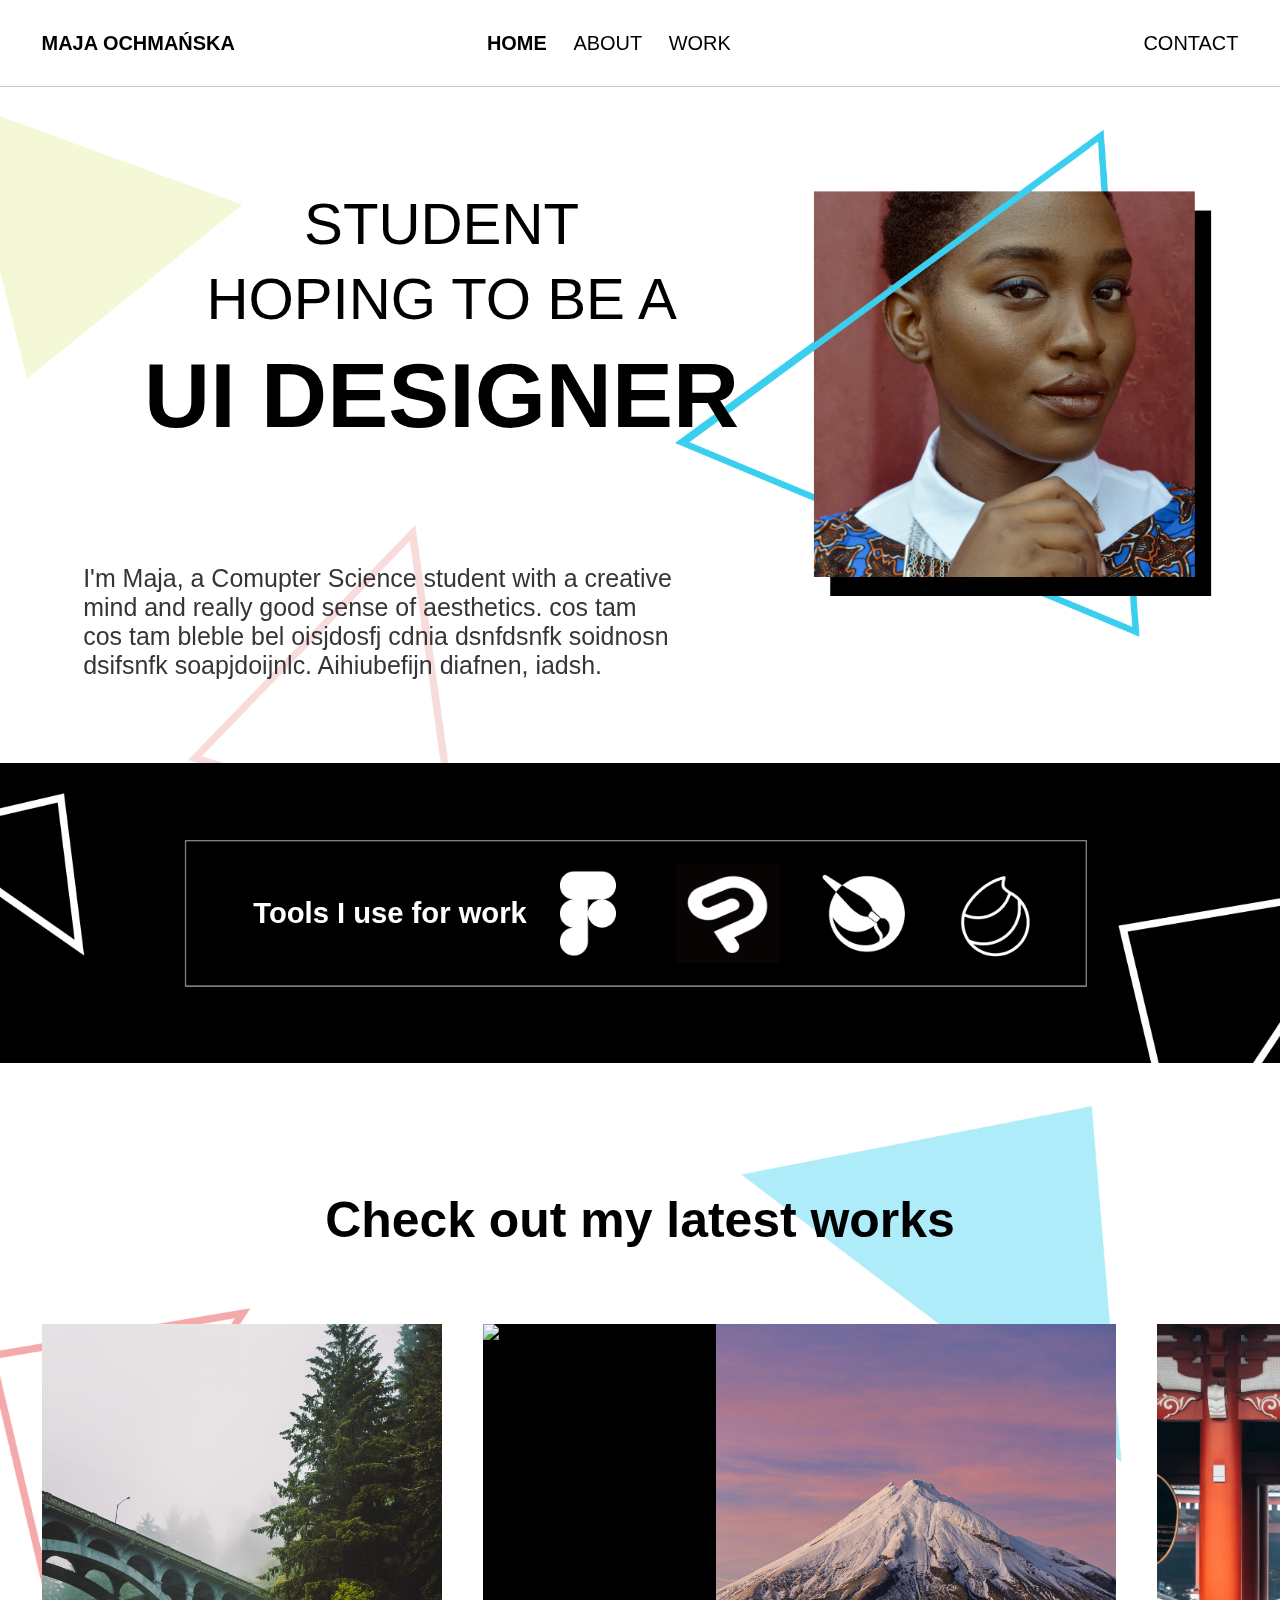
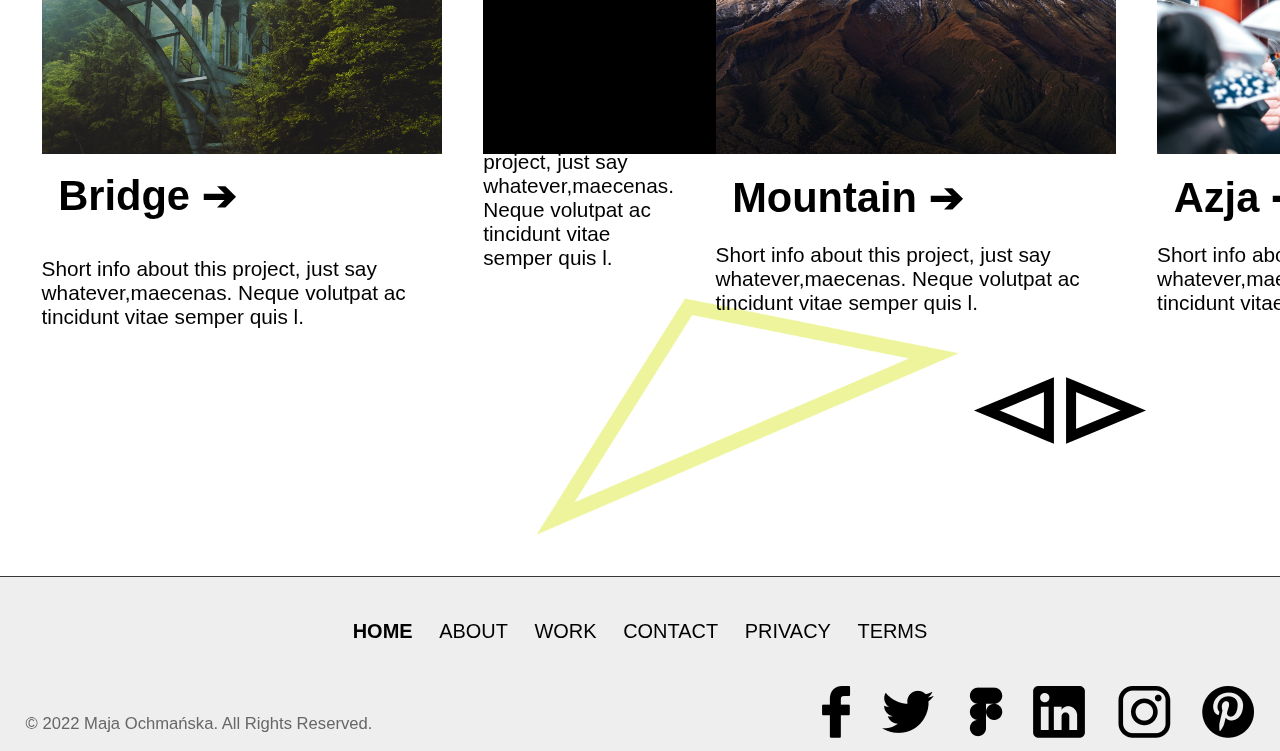
==== index.html @ e78dc39c "change of name" ====
<!DOCTYPE html>
<html lang="en">
<head>
    <meta charset="UTF-8">
    <meta http-equiv="X-UA-Compatible" content="IE=edge">
    <meta name="viewport" content="width=device-width, initial-scale=1.0">
    <link rel="stylesheet" href="home.css">
    <link href="https://fonts.google.com/specimen/Ubuntu?query=ubuntu" rel="stylesheet">
    <title>Home Page</title>
</head>
<body>
    <nav>
        <a href="#home" class="navSides">Maja Ochmańska</a>
        <ul class="cent">
            <div class="mid"><li id="home"><a href="#home">Home</a></li>
            <!-- <div class="pnt"><img src="photos/tr.svg" alt="pointer"></div> -->
            <li><a href="#about" id="about">About</a></li>
            <li><a href="#work">Work</a></li>
        </div>
            <li><a href="#contact" class="navSides" id="contact">Contact</a></li>
        </ul>
        
        
    </nav>
    <header>
        <h1 class="flex start">STUDENT <h1 class="flex start">HOPING TO BE A</h1></h1>
        <h2 class="flex start">UI DESIGNER</h2>
        <p>I'm Maja, a Comupter Science student with a creative mind and really good sense of aesthetics. cos tam cos tam bleble bel oisjdosfj cdnia dsnfdsnfk soidnosn dsifsnfk soapjdoijnlc. Aihiubefijn diafnen, iadsh.</p> 
    </header>
    <main>    
        <div class="tools">
            <h3>Tools I use for work</h3>
            <img src="photos/logos.png" alt="figma, clippaint, krita,medibang" width="500px">
        </div>            
        <h3 id="check">Check out my latest works</h3>
        <works>
            <one>
                <img src="photos/bridge.jpg" alt="Bridge" height="430px" width="400px">
                <div class="black"></div>
                <a href="bridgePage"><h5>Bridge ➔</h5></a>
                <p>Short info about this project, just say whatever,maecenas. Neque volutpat ac tincidunt vitae semper quis l.</p>
            </one> 
            <two>
                <img src="photos/boy.jpg" alt="Boy in a forest" height="430px" width="400px">
                <div class="black"></div>
                <a href="boyPage"><h5>Boy ➔</h5></a>
                <p>Short info about this project, just say whatever,maecenas. Neque volutpat ac tincidunt vitae semper quis l.</p>
            </two>
            <three>
                <img src="photos/mount.jpg" alt="Mountain" height="430px" width="400px">
                <div class="black"></div>
                <a href="MountainPage"><h5>Mountain ➔</h5></a>
                <p>Short info about this project, just say whatever,maecenas. Neque volutpat ac tincidunt vitae semper quis l.</p>
            </three>
            <four>
                <img src="photos/asia.jpg" alt="Azja" height="430px" width="400px">
                <div class="black"></div>
                <a href="AsiaPage"><h5>Azja ➔</h5></a>
                <p>Short info about this project, just say whatever,maecenas. Neque volutpat ac tincidunt vitae semper quis l.</p>
            </four>
        </works>
        <scroll>
            <button aria-label="Previous" id="back">
            <img src="photos/back.svg" alt="arrow - Previous" />
            </button>
            <button aria-label="Next" id="next">
            <img src="photos/next.svg" alt="arrow - Next" />
            </button>
       </scroll>
    </main>
    <footer>
        <nav class="footernav">  <ul class="options">
            <li><a href="/"><strong>Home</strong></a></li>
            <li><a href="/about">About</a></li>
            <li><a href="/work">Work</a></li>
            <li><a href="/contact">Contact</a></li>
            <li><a href="/privacy">Privacy</a></li>
            <li><a href="/terms">Terms</a></li>
        </ul>
    </nav>
        <div class="base">
            <p>© 2022 Maja Ochmańska. All Rights Reserved.</p>
            <img src="photos/socialMedia.png" alt="social media">
        </div>
    </footer>
</body>
</html>
---- home.css ----
html{
  font-size: 62.5%;
}
body {
    font-family: sans-serif;
    margin: 0;
    background-image: url('photos/bg.png');
    background-size: contain;
    background-repeat: repeat-y;
}
nav {
    background-color: rgba(255,255,255,0.65);
    z-index: 10;
    display: flex;
    justify-content: space-between;
    align-items: center;
    position: -webkit-sticky;
    position: sticky;
    top: 0;
    backdrop-filter: blur(20px);        
    font-weight: 400;
    font-size: 2.4rem;
    text-transform: uppercase;  
    overflow: hidden;
    border-bottom: solid 0.1rem #CACACA;
}

ul{
  list-style-type: none;
  justify-content: center;
  padding: 0;
}
 
.cent{
  display: flex;
  width: 63%;
  text-align: center;  
  justify-content: space-between;
  align-items: center;
  font-weight: 400;
}

#home{
  font-weight: 700;
  /* position: relative; */
}
 /* nav img{
  position: absolute;
 } */

li {
  float: left;
}
  
li a {
  display: inline-block;
  color:black;
  text-align: center;
  padding: 1.4rem 1.6rem;
  text-decoration: none;
}
.navSides{
  color:black;
  text-align: center;
  text-decoration: none;
  font-weight: 700;
  padding-left: 5rem;
  padding-right: 5rem;
}
#contact{
  font-weight: 400;
}

h1{
  font-size: 7rem;
  font-weight: 400;
  text-align: center;
}

h2{
  font-size: 11rem;
  font-weight: 700;
  text-align: center;
}

header {
  background-image: url('photos/Photo.png');
  background-size: 80rem;
  background-repeat: no-repeat;
  background-position: right;
  margin-left: 5rem;
  margin-right: 5rem;
  align-items: center;
}

header p{
  font-size: 3rem;
  font-weight: 300;
  color: #353535;  
  max-width: 50%;
  padding-top: 10rem;
  padding-left: 5rem;
}
h1:first-of-type{
  padding-top: 10.5rem;
}
h1:nth-of-type(2){
  padding-top: 2rem;
}

.start{
  line-height: 20px;
  width: 800px;
}
.flex{
  justify-content: space-around;
  display: flex;
  flex-flow: row;
}

.tools {
  background-image: url(photos/bgtools.png);
  background-repeat: no-repeat;
  background-position: center;
  background-size: cover;
  max-height: 500px;
  min-height: 300px;
  width: auto;
  margin-top: 10rem;
  justify-content: center;
  align-items: center;
  display: flex;    
  font-weight: 500;
  font-size: 3rem; 
  color: white;
  width: auto;
}

.tools h3{
  padding: 2rem;
}

works{
  display: flex;
  column-gap: 5rem;
  overflow-x: scroll;
  padding-top: 3rem;
  padding-left: 5rem;
}
works img{ 
  min-height: 50%;
  min-height: 50%; 
  object-fit: cover;
  overflow: hidden;
  transition: transform 0.30s;
}

works > *{
  position: relative;
}
one{
  display: flex;
  flex-direction: column;
  column-gap: 1rem;
}

works p{
  flex-wrap: wrap;
  max-width: 400px;
  font-size: 2.5rem;
  font-weight: 400;
}
.black{
  height: 430px;
  width: 400px;
  position: absolute;
  background-color: black;
  top: 0;
  z-index: -1;
}

#check{
  margin-top: 10%;
  font-size: 6rem;
  text-align: center;
}
 works img:hover{
  box-sizing: border-box;
  border-bottom: white 0.3rem solid;
  border-right: white 0.3rem solid; 
  transform: translate(-1rem, -3.5ex);
 }

works a:link{
  font-size: 1rem;
  font-weight: 500;
  text-decoration: none;
  color: black;
 }

works h5{
  font-size: 5rem;
  margin: 2rem;
}

footer {
  background-color: #EEEEEE;
  display: flex;
  flex-direction: column;
  justify-content: space-between;     
  font-weight: 400;
  font-size: 2.4rem;
  overflow: hidden;
  border-top: solid 0.1rem #353535;
}

.footernav{
  display: flex;
  justify-content: center;
  background-color: transparent;
  border: 0;
}

.options li {
float: inline-start;
}

.options {
display: inline-block;
color:black;
text-align: center;
padding: 1.4rem 1.6rem;
text-decoration: none;
text-transform: uppercase;
list-style-type: none;
justify-content: center;  
}

.base{
  color: #676767;
  font-size: 2rem;
  display: flex;
  flex-direction: row;
  justify-content: space-between;
  align-items: flex-end;
  align-content: space-between;
  margin-left: 2%;
  margin-right: 2%;
}

.base img{
  margin-bottom: 1%;
}

.base p{
  color: #676767;
  font-size: 2rem;
  font-weight: 300;
}

button{
  border: 0ch;
  background-color: rgba(255,255,255,0);
}
#back:hover{
  background-image: url(photos/backHover.svg);
  background-repeat: no-repeat;
  background-position: center;
  background-size: 75%;
}
#next:hover{
  background-image: url(photos/nextHover.svg);
  background-repeat: no-repeat;
  background-position: center;
  background-size: 75%;
}
scroll{
  display: flex;
  flex-direction: row;
  justify-content: right;
  margin-right: 10%;
  margin-top: 2%;
  margin-bottom: 10%;
}

@media (max-width: 1372px) and (orientation: landscape){
  html{
    font-size: 52%;
  }
}

@media (max-width: 1221px) and (orientation: landscape){
  html{
    font-size: 36.45%;
  }
  header{
    background-size: 66%;
  }
}

@media (max-width: 1042px) and (orientation: landscape){
html{
  font-size: 36.45%;
}
h1{
  text-align: left;
}

h2{
  text-align: left;
}

header {
  background-size: 50%;
  background-position: right;
  margin-left: 2rem;
  margin-right: 10rem;
}
.flex{
  justify-content: left;
}

header p{
  padding-top: 5rem;
  padding-left: 2rem;
}
h1:first-of-type{
  padding-top: 5rem;
}
h1:nth-of-type(2){
  padding-top: 1rem;
}
scroll img{
  height: 80%;
  width: 80%;
  padding: 0;
}
#back:hover{
  background-size: 50%;
}
#next:hover{
  background-size: 50%;
}
.tools {
  background-size: cover;
  max-height: 400px;
  min-height: 200px;   
}
.tools img{
  height: 40%;
  width: 40%;
}
}@media (max-width: 674px) and (orientation: landscape){
  html{
    font-size: 30%;
  }
  works img{ 
    height: 300px;
    width: 280px;
  }
  .black{
    height: 300px;
    width: 280px;
  }
}

@media (max-width: 895px) and (orientation: portrait){
  html{
    font-size: 40%;
  }
  header {
    background-size: 50%;
    background-position-y: 25rem;
    margin-left: 2rem;
    margin-right: 10rem;
  }
  .flex{
    justify-content: left;
  }
  
  header p{
    padding-top: 5rem;
    padding-left: 2rem;
  }
  h1:first-of-type{
    padding-top: 5rem;
  }
  h1:nth-of-type(2){
    padding-top: 1rem;
  }
  scroll img{
    height: 80%;
    width: 80%;
    padding: 0;
  }
  #back:hover{
    background-size: 50%;
  }
  #next:hover{
    background-size: 50%;
  }
  .tools {
    background-size: contain;
    max-height: 400px;
    min-height: 200px;   
  }
  .tools img{
    height: 30%;
    width: 25%;
  }
  .base img{
    height: 50%;
    width: 40%;
  }
}
@media (max-width: 725px) and (orientation: portrait){
 
  li {
    float: left;
  }
    
  li a {
    padding: 1rem 1rem;
  }
  .navSides{
    padding-left: 2rem;
    padding-right: 2rem;
  }
}
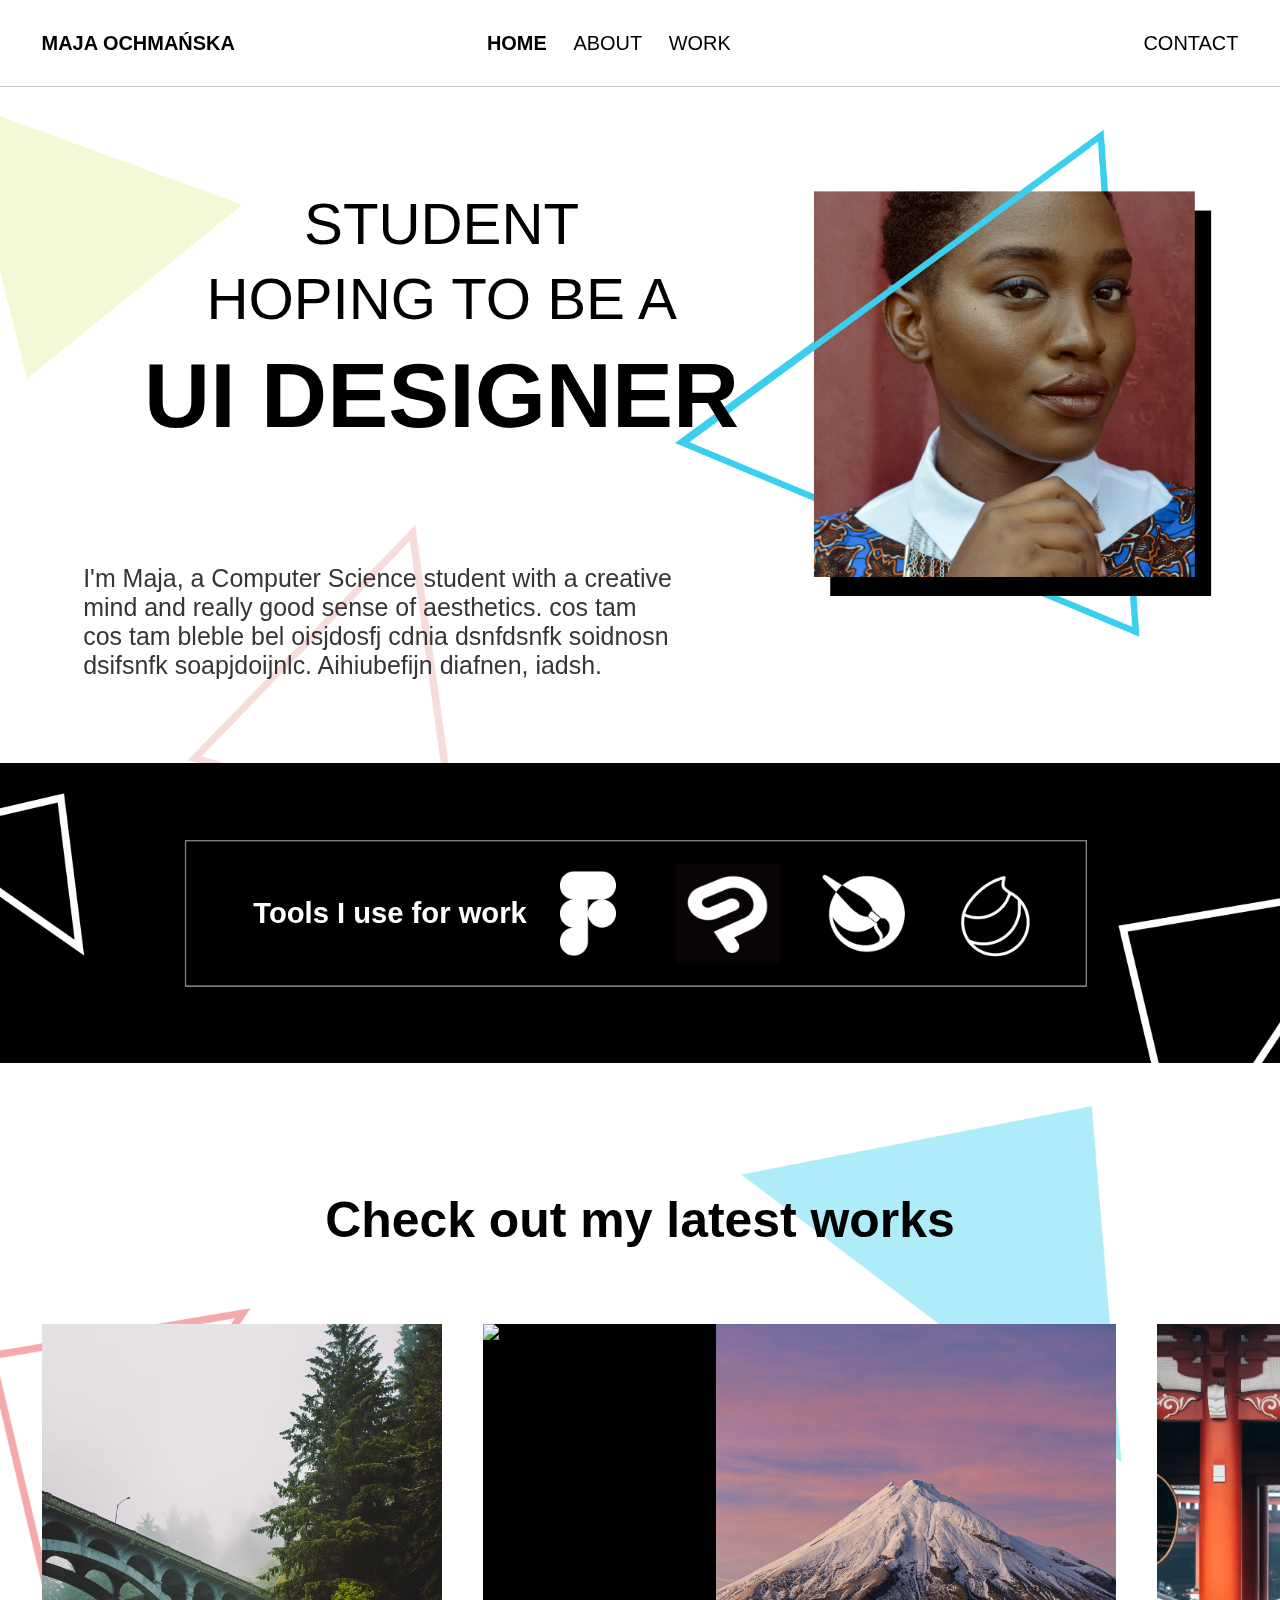
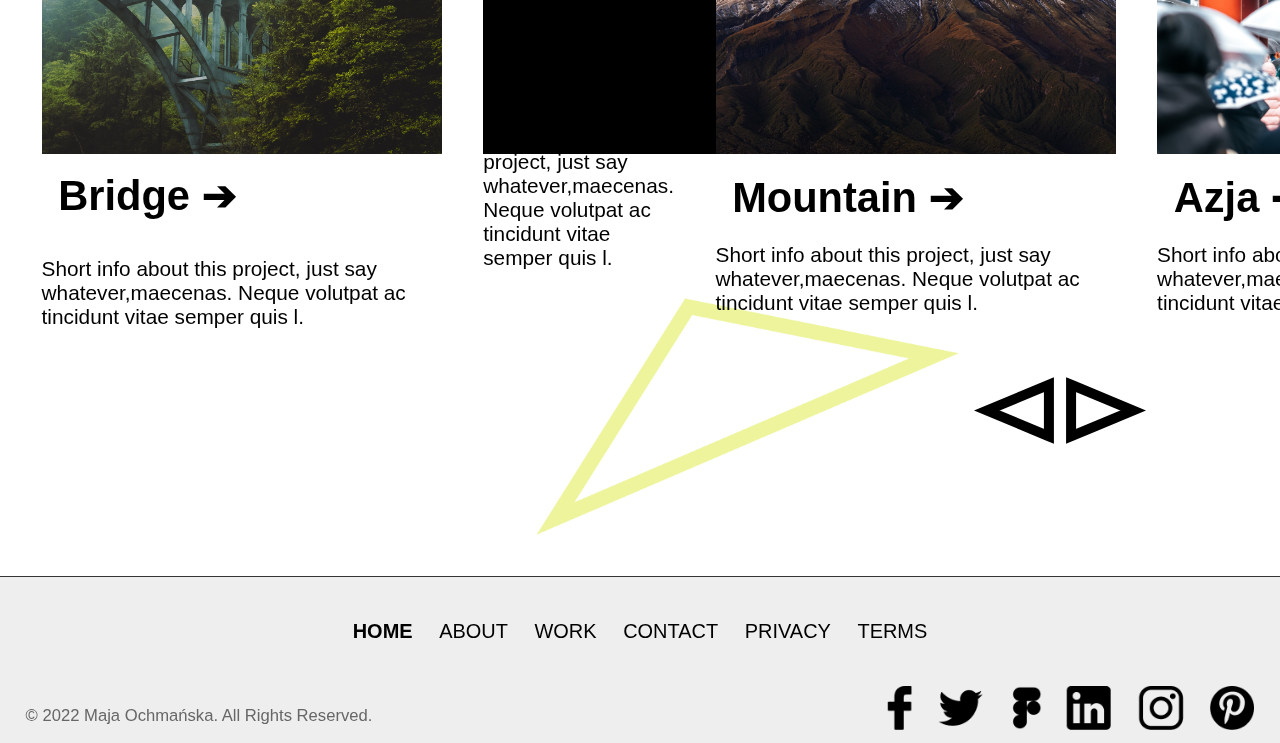
==== commit 2e5b8104: "breakpoint 70" ====
--- a/index.html
+++ b/index.html
@@ -10,55 +10,53 @@
 </head>
 <body>
     <nav>
-        <a href="#home" class="navSides">Maja Ochmańska</a>
+        <a href="index.html" class="navSides">Maja Ochmańska</a>
         <ul class="cent">
-            <div class="mid"><li id="home"><a href="#home">Home</a></li>
+            <div class="mid"><li id="home"><a href="index.html">Home</a></li>
             <!-- <div class="pnt"><img src="photos/tr.svg" alt="pointer"></div> -->
-            <li><a href="#about" id="about">About</a></li>
-            <li><a href="#work">Work</a></li>
+            <li><a href="index-about.html" id="about">About</a></li>
+            <li><a href="/index-work.html">Work</a></li>
         </div>
-            <li><a href="#contact" class="navSides" id="contact">Contact</a></li>
+            <li><a href="/index-contact.html" class="navSides" id="contact">Contact</a></li>
         </ul>
-        
-        
     </nav>
     <header>
         <h1 class="flex start">STUDENT <h1 class="flex start">HOPING TO BE A</h1></h1>
         <h2 class="flex start">UI DESIGNER</h2>
-        <p>I'm Maja, a Comupter Science student with a creative mind and really good sense of aesthetics. cos tam cos tam bleble bel oisjdosfj cdnia dsnfdsnfk soidnosn dsifsnfk soapjdoijnlc. Aihiubefijn diafnen, iadsh.</p> 
+        <p>I'm Maja, a Computer Science student with a creative mind and really good sense of aesthetics. cos tam cos tam bleble bel oisjdosfj cdnia dsnfdsnfk soidnosn dsifsnfk soapjdoijnlc. Aihiubefijn diafnen, iadsh.</p> 
     </header>
     <main>    
-        <div class="tools">
+        <section class="tools">
             <h3>Tools I use for work</h3>
             <img src="photos/logos.png" alt="figma, clippaint, krita,medibang" width="500px">
-        </div>            
+        </section>            
         <h3 id="check">Check out my latest works</h3>
-        <works>
-            <one>
+        <section class="works">
+            <section class="one">
                 <img src="photos/bridge.jpg" alt="Bridge" height="430px" width="400px">
                 <div class="black"></div>
                 <a href="bridgePage"><h5>Bridge ➔</h5></a>
                 <p>Short info about this project, just say whatever,maecenas. Neque volutpat ac tincidunt vitae semper quis l.</p>
-            </one> 
-            <two>
+            </section> 
+            <section class="two">
                 <img src="photos/boy.jpg" alt="Boy in a forest" height="430px" width="400px">
                 <div class="black"></div>
                 <a href="boyPage"><h5>Boy ➔</h5></a>
                 <p>Short info about this project, just say whatever,maecenas. Neque volutpat ac tincidunt vitae semper quis l.</p>
-            </two>
-            <three>
+            </section>
+            <section class="three">
                 <img src="photos/mount.jpg" alt="Mountain" height="430px" width="400px">
                 <div class="black"></div>
                 <a href="MountainPage"><h5>Mountain ➔</h5></a>
                 <p>Short info about this project, just say whatever,maecenas. Neque volutpat ac tincidunt vitae semper quis l.</p>
-            </three>
-            <four>
+            </section>
+            <section class="four">
                 <img src="photos/asia.jpg" alt="Azja" height="430px" width="400px">
                 <div class="black"></div>
                 <a href="AsiaPage"><h5>Azja ➔</h5></a>
                 <p>Short info about this project, just say whatever,maecenas. Neque volutpat ac tincidunt vitae semper quis l.</p>
-            </four>
-        </works>
+            </section>
+        </section>
         <scroll>
             <button aria-label="Previous" id="back">
             <img src="photos/back.svg" alt="arrow - Previous" />
@@ -70,10 +68,10 @@
     </main>
     <footer>
         <nav class="footernav">  <ul class="options">
-            <li><a href="/"><strong>Home</strong></a></li>
-            <li><a href="/about">About</a></li>
-            <li><a href="/work">Work</a></li>
-            <li><a href="/contact">Contact</a></li>
+            <li><a href="/index.html"><strong>Home</strong></a></li>
+            <li><a href="/index-about.html">About</a></li>
+            <li><a href="/index-work.html">Work</a></li>
+            <li><a href="/index-contact.html">Contact</a></li>
             <li><a href="/privacy">Privacy</a></li>
             <li><a href="/terms">Terms</a></li>
         </ul>
--- a/home.css
+++ b/home.css
@@ -42,11 +42,7 @@
 
 #home{
   font-weight: 700;
-  /* position: relative; */
-}
- /* nav img{
-  position: absolute;
- } */
+}
 
 li {
   float: left;
@@ -140,14 +136,14 @@
   padding: 2rem;
 }
 
-works{
+.works{
   display: flex;
   column-gap: 5rem;
   overflow-x: scroll;
   padding-top: 3rem;
   padding-left: 5rem;
 }
-works img{ 
+.works img{ 
   min-height: 50%;
   min-height: 50%; 
   object-fit: cover;
@@ -155,16 +151,16 @@
   transition: transform 0.30s;
 }
 
-works > *{
+.works > *{
   position: relative;
 }
-one{
+.one{
   display: flex;
   flex-direction: column;
   column-gap: 1rem;
 }
 
-works p{
+.works p{
   flex-wrap: wrap;
   max-width: 400px;
   font-size: 2.5rem;
@@ -184,21 +180,21 @@
   font-size: 6rem;
   text-align: center;
 }
- works img:hover{
+ .works img:hover{
   box-sizing: border-box;
   border-bottom: white 0.3rem solid;
   border-right: white 0.3rem solid; 
   transform: translate(-1rem, -3.5ex);
  }
 
-works a:link{
+.works a:link{
   font-size: 1rem;
   font-weight: 500;
   text-decoration: none;
   color: black;
  }
 
-works h5{
+.works h5{
   font-size: 5rem;
   margin: 2rem;
 }
@@ -250,6 +246,8 @@
 
 .base img{
   margin-bottom: 1%;
+  width: 30%;
+  height: 30%;
 }
 
 .base p{
